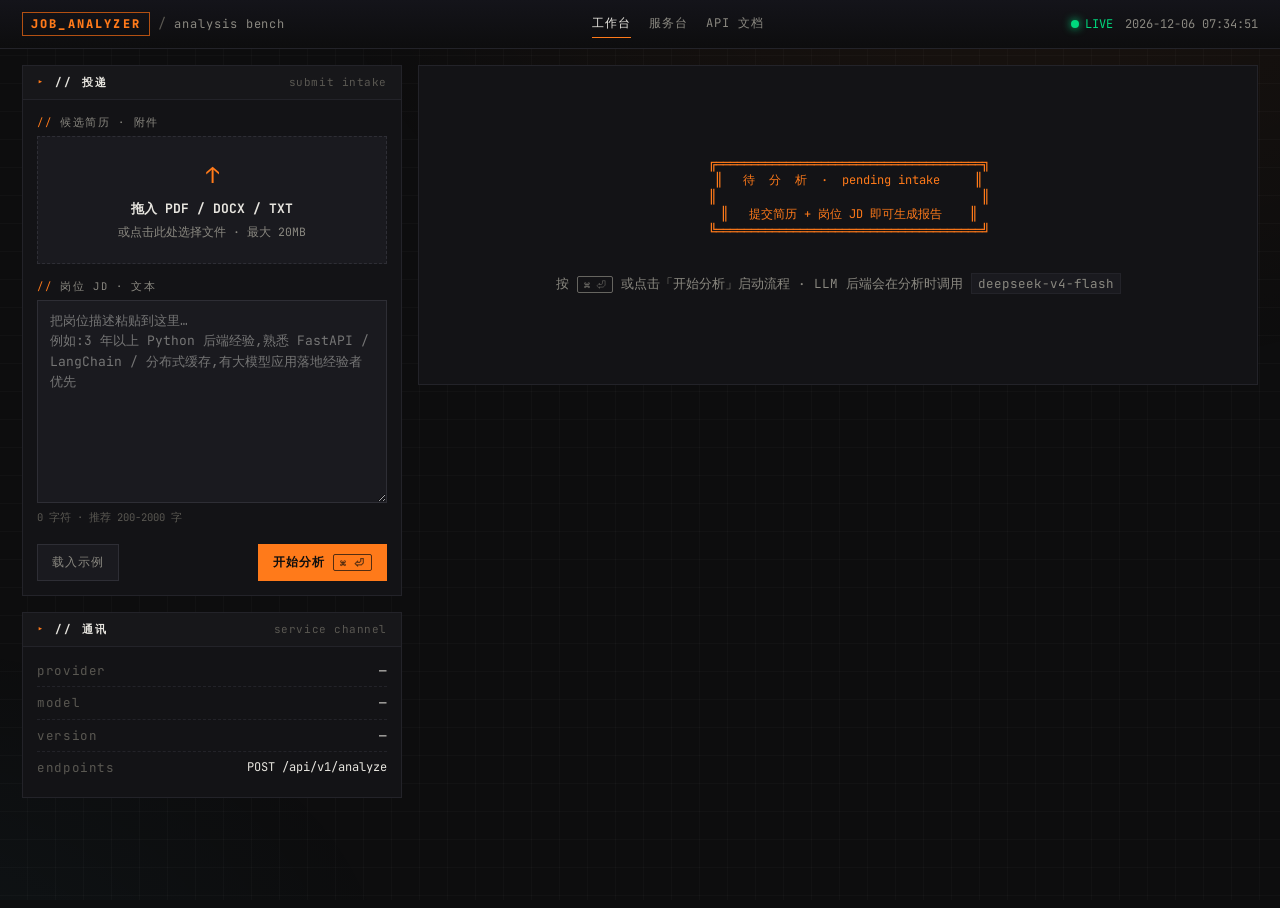
==== static/index.html @ 40e278e4 "fix: end-to-end debugging - 5 related bugs in one session 5 bugs surfaced in the same end-to-end bro" ====
<!doctype html>
<html lang="zh-CN">
<head>
<meta charset="utf-8" />
<title>求职分析智能体 · 分析台</title>
<meta name="viewport" content="width=device-width,initial-scale=1" />
<link rel="preconnect" href="https://fonts.googleapis.com" />
<link rel="preconnect" href="https://fonts.gstatic.com" crossorigin />
<link
  href="https://fonts.googleapis.com/css2?family=JetBrains+Mono:ital,wght@0,400;0,500;0,700;0,800;1,400&family=Newsreader:ital,opsz,wght@0,6..72,300;0,6..72,500;0,6..72,700;1,6..72,400&display=swap"
  rel="stylesheet"
/>
<link rel="stylesheet" href="/static/app.css?v=2" />
</head>
<body>
  <div class="grid-bg" aria-hidden="true"></div>
  <div class="scan" aria-hidden="true"></div>

  <header class="top">
    <div class="top-left">
      <span class="ticker">JOB_ANALYZER</span>
      <span class="dim">/</span>
      <span class="section-name">analysis bench</span>
    </div>
    <nav class="top-nav">
      <a class="active" href="/app">工作台</a>
      <a href="/">服务台</a>
      <a href="/docs" target="_blank" rel="noopener">API 文档</a>
    </nav>
    <div class="top-right">
      <span class="live"><span class="dot"></span>LIVE</span>
      <span class="ts" id="ts">--:--:--</span>
    </div>
  </header>

  <main class="bench">
    <!-- ============ 左侧:投递 ============ -->
    <section class="col col-left">
      <div class="panel">
        <div class="panel-head">
          <span class="title">// 投递</span>
          <span class="meta">submit intake</span>
        </div>
        <form id="intake" class="intake" autocomplete="off">
          <label class="field">
            <span class="lbl">候选简历 · 附件</span>
            <div class="drop" id="drop">
              <input type="file" id="resume" name="resume"
                     accept=".pdf,.docx,.txt,application/pdf,application/vnd.openxmlformats-officedocument.wordprocessingml.document,text/plain" hidden />
              <div class="drop-inner">
                <div class="drop-ico" aria-hidden="true">↑</div>
                <div class="drop-title">拖入 PDF / DOCX / TXT</div>
                <div class="drop-sub" id="dropSub">或点击此处选择文件 · 最大 20MB</div>
              </div>
            </div>
          </label>

          <label class="field">
            <span class="lbl">岗位 JD · 文本</span>
            <textarea id="jd" name="job_description" rows="9"
              placeholder="把岗位描述粘贴到这里…&#10;例如:3 年以上 Python 后端经验,熟悉 FastAPI / LangChain / 分布式缓存,有大模型应用落地经验者优先"></textarea>
            <span class="hint" id="jdHint">0 字符 · 推荐 200-2000 字</span>
          </label>

          <div class="actions">
            <button type="button" class="btn ghost" id="loadSample">载入示例</button>
            <button type="submit" class="btn primary" id="runBtn">
              <span class="run-label">开始分析</span>
              <span class="run-run" hidden>分析中…</span>
              <span class="kbd">⌘ ⏎</span>
            </button>
          </div>
        </form>
      </div>

      <div class="panel">
        <div class="panel-head">
          <span class="title">// 通讯</span>
          <span class="meta">service channel</span>
        </div>
        <ul class="meta-list" id="svcMeta">
          <li><span class="k">provider</span><span class="v" data-k="provider">—</span></li>
          <li><span class="k">model</span><span class="v" data-k="model">—</span></li>
          <li><span class="k">version</span><span class="v" data-k="version">—</span></li>
          <li><span class="k">endpoints</span><span class="v mono">POST /api/v1/analyze</span></li>
        </ul>
      </div>
    </section>

    <!-- ============ 中间:诊断单 ============ -->
    <section class="col col-main">
      <!-- 占位:还没跑过 -->
      <div class="empty" id="empty">
        <div class="empty-art" aria-hidden="true">
          <pre>
   ╔══════════════════════════════════════╗
   ║   待  分  析  ·  pending intake     ║
   ║                                      ║
   ║   提交简历 + 岗位 JD 即可生成报告    ║
   ╚══════════════════════════════════════╝
          </pre>
        </div>
        <div class="empty-tip">
          按 <span class="kbd">⌘ ⏎</span> 或点击「开始分析」启动流程 ·
          LLM 后端会在分析时调用 <code>deepseek-v4-flash</code>
        </div>
      </div>

      <!-- 运行态视图(分析进行中) -->
      <section class="run-view" id="runView" hidden>
        <div class="run-header">
          <span class="run-title">ANALYZING</span>
          <span class="run-timer" id="runTimer">0.0s</span>
        </div>

        <!-- 进度条 -->
        <div class="run-bar-track">
          <div class="run-bar-fill" id="runBarFill"></div>
        </div>

        <!-- 步骤列表 -->
        <ul class="run-steps" id="runSteps">
          <li data-stage="upload"><span class="step-dot"></span><span class="step-lbl">接收并解析文件</span></li>
          <li data-stage="parse_resume"><span class="step-dot"></span><span class="step-lbl">解析简历结构</span></li>
          <li data-stage="parse_job"><span class="step-dot"></span><span class="step-lbl">解析岗位要求</span></li>
          <li data-stage="skill_gap"><span class="step-dot"></span><span class="step-lbl">匹配技能差距</span></li>
          <li data-stage="experience"><span class="step-dot"></span><span class="step-lbl">评估经验匹配</span></li>
          <li data-stage="keywords"><span class="step-dot"></span><span class="step-lbl">比对关键词</span></li>
          <li data-stage="aggregate"><span class="step-dot"></span><span class="step-lbl">汇总诊断报告</span></li>
          <li data-stage="suggestions"><span class="step-dot"></span><span class="step-lbl">生成优化建议</span></li>
        </ul>

        <!-- 当前阶段描述 -->
        <div class="run-status" id="runStatus">
          <span class="status-icon">&#9203;</span>
          <span class="status-msg" id="runMsg">准备中…</span>
        </div>

        <!-- 错误态 -->
        <div class="run-error" id="runError" hidden>
          <span class="error-icon">&#10007;</span>
          <div class="error-body">
            <strong>分析失败</strong>
            <p id="runErrorMsg"></p>
            <code id="runErrorStage"></code>
          </div>
        </div>
      </section>

      <!-- 跑完后渲染到这里 -->
      <article class="report" id="report" hidden>
        <!-- 报头 -->
        <header class="report-head">
          <div class="head-left">
            <div class="kicker">DIAGNOSTIC REPORT · 分析单</div>
            <h1 class="headline" id="r_position">岗位匹配诊断</h1>
            <div class="byline">
              <span>样本 ID</span>
              <code id="r_trace">—</code>
              <span class="dim">·</span>
              <span id="r_time">—</span>
            </div>
          </div>
          <div class="head-right">
            <div class="score-ring" id="scoreRing" data-score="0">
              <svg viewBox="0 0 120 120" width="120" height="120" aria-hidden="true">
                <circle cx="60" cy="60" r="52" class="ring-bg" />
                <circle cx="60" cy="60" r="52" class="ring-fg" id="ringFg"
                        stroke-dasharray="326.7" stroke-dashoffset="326.7" />
              </svg>
              <div class="score-text">
                <div class="num" id="r_score">0</div>
                <div class="lbl">综合分</div>
              </div>
            </div>
          </div>
        </header>

        <!-- 第一屏 · 摘要 -->
        <section class="sec sec-summary">
          <div class="sec-head">
            <span class="sec-num">01</span>
            <h2>综合判定</h2>
            <span class="sec-rule"></span>
          </div>
          <div class="verdict" id="r_verdict">—</div>
          <div class="stat-grid" id="r_stats">
            <!-- JS 注入 -->
          </div>
        </section>

        <!-- 第二屏 · 技能 -->
        <section class="sec">
          <div class="sec-head">
            <span class="sec-num">02</span>
            <h2>技能匹配</h2>
            <span class="sec-meta" id="r_skill_cov">coverage —</span>
          </div>
          <div class="grid-2">
            <div class="block">
              <h3 class="block-title">已命中 <span class="ok" id="r_skill_matched">0</span></h3>
              <ul class="chips" id="r_skill_matched_list"></ul>
            </div>
            <div class="block">
              <h3 class="block-title">缺失 <span class="bad" id="r_skill_missing">0</span></h3>
              <ul class="chips bad" id="r_skill_missing_list"></ul>
            </div>
            <div class="block">
              <h3 class="block-title">部分命中 <span class="warn" id="r_skill_partial">0</span></h3>
              <ul class="chips warn" id="r_skill_partial_list"></ul>
            </div>
            <div class="block">
              <h3 class="block-title">硬性要求差距 <span class="bad" id="r_hard_gaps_n">0</span></h3>
              <ul class="bullets" id="r_hard_gaps"></ul>
            </div>
          </div>
        </section>

        <!-- 第三屏 · 经验 -->
        <section class="sec">
          <div class="sec-head">
            <span class="sec-num">03</span>
            <h2>经验匹配</h2>
            <span class="sec-meta" id="r_exp_score">score —</span>
          </div>
          <div class="exp-grid">
            <div class="exp-cell">
              <div class="k">要求年限</div>
              <div class="v" id="r_exp_required">—</div>
            </div>
            <div class="exp-cell">
              <div class="k">估算年限</div>
              <div class="v" id="r_exp_estimated">—</div>
            </div>
            <div class="exp-cell">
              <div class="k">匹配行业</div>
              <div class="v" id="r_exp_industries">—</div>
            </div>
            <div class="exp-cell">
              <div class="k">相关角色</div>
              <div class="v" id="r_exp_roles">—</div>
            </div>
            <div class="exp-cell wide">
              <div class="k">备注</div>
              <ul class="bullets compact" id="r_exp_notes"></ul>
            </div>
          </div>
        </section>

        <!-- 第四屏 · 关键词 -->
        <section class="sec">
          <div class="sec-head">
            <span class="sec-num">04</span>
            <h2>关键词</h2>
            <span class="sec-meta" id="r_kw_cov">coverage —</span>
          </div>
          <div class="grid-2">
            <div class="block">
              <h3 class="block-title">已覆盖 <span class="ok" id="r_kw_matched_n">0</span></h3>
              <ul class="chips" id="r_kw_matched"></ul>
            </div>
            <div class="block">
              <h3 class="block-title">未覆盖 <span class="bad" id="r_kw_missing_n">0</span></h3>
              <ul class="chips bad" id="r_kw_missing"></ul>
            </div>
          </div>
        </section>

        <!-- 第五屏 · 建议 -->
        <section class="sec">
          <div class="sec-head">
            <span class="sec-num">05</span>
            <h2>简历修改建议</h2>
            <span class="sec-meta" id="r_sug_n">0 条</span>
          </div>
          <ol class="suggestions" id="r_suggestions"></ol>
        </section>

        <!-- 报尾 -->
        <footer class="report-foot">
          <span>report generated by job-analyzer</span>
          <span class="dim">·</span>
          <span id="r_provider">—</span>
          <span class="dim">·</span>
          <span id="r_model">—</span>
        </footer>
      </article>
    </section>
  </main>

  <!-- 全局 toast -->
  <div class="toast" id="toast" hidden>
    <span class="t-dot"></span>
    <span class="t-msg"></span>
  </div>

  <script src="/static/app.js?v=2"></script>
</body>
</html>
---- static/app.css ----
/* ============================================================
   JOB_ANALYZER · analysis bench
   美学方向:工程硬核 · 报纸骨架 · 终端命令式提示
   字体:JetBrains Mono (UI/数据) × Newsreader (报头大字)
   配色:暗色纸面 + 高饱和警示 + 单一暖橙强调
   ============================================================ */

/* 全局:尊重 HTML hidden 属性,避免被下面的 display:flex/grid 覆盖 */
[hidden] { display: none !important; }

:root {
  --bg:           #0d0d0e;
  --bg-1:         #131316;
  --bg-2:         #1a1a1f;
  --paper:        #f3eee5;     /* 报告正文用纸色,只出现在核心区 */
  --ink:          #111114;
  --line:         #232329;
  --line-2:       #2e2e35;
  --text:         #e7e5df;
  --text-dim:     #8a8880;
  --text-mute:    #5a5852;

  --green:        #00d97e;
  --green-dim:    #007a47;
  --red:          #ff3a52;
  --amber:        #ffb020;
  --orange:       #ff7a1a;     /* 单一强调色:报头 / 主操作 */
  --orange-dim:   #b35012;
  --cyan:         #4cd2ff;
  --blue:         #5b8cff;
}

* { box-sizing: border-box; }
html, body {
  margin: 0; padding: 0;
  background: var(--bg);
  color: var(--text);
  font-family: "JetBrains Mono", "Cascadia Code", "Source Code Pro", Consolas, monospace;
  font-size: 13.5px;
  line-height: 1.55;
  -webkit-font-smoothing: antialiased;
  text-rendering: optimizeLegibility;
}
a { color: var(--text); text-decoration: none; }
a:hover { color: var(--orange); }
code { font-family: inherit; }
button { font-family: inherit; }

/* ============ 背景层 ============ */
.grid-bg {
  position: fixed; inset: 0; z-index: 0; pointer-events: none;
  background-image:
    linear-gradient(rgba(255,255,255,0.022) 1px, transparent 1px),
    linear-gradient(90deg, rgba(255,255,255,0.022) 1px, transparent 1px);
  background-size: 28px 28px;
  background-position: -1px -1px;
}
.scan {
  position: fixed; inset: 0; z-index: 0; pointer-events: none;
  background: radial-gradient(1200px 800px at 80% -10%, rgba(255,122,26,0.06), transparent 60%),
              radial-gradient(900px 600px at -10% 110%, rgba(76,210,255,0.04), transparent 60%);
}
body::after {
  content: ""; position: fixed; inset: 0; z-index: 0; pointer-events: none;
  background-image: url("data:image/svg+xml;utf8,<svg xmlns='http://www.w3.org/2000/svg' width='160' height='160'><filter id='n'><feTurbulence type='fractalNoise' baseFrequency='0.9' numOctaves='2' stitchTiles='stitch'/><feColorMatrix values='0 0 0 0 0  0 0 0 0 0  0 0 0 0 0  0 0 0 0.05 0'/></filter><rect width='100%' height='100%' filter='url(%23n)'/></svg>");
  opacity: 0.5; mix-blend-mode: overlay;
}

/* ============ Top bar ============ */
.top {
  position: relative; z-index: 2;
  display: flex; align-items: center; justify-content: space-between;
  padding: 10px 22px;
  border-bottom: 1px solid var(--line);
  background: linear-gradient(180deg, #14141a, #0d0d0e);
}
.top-left { display: flex; gap: 8px; align-items: baseline; }
.ticker {
  font-weight: 800; letter-spacing: 0.18em; font-size: 12px;
  color: var(--orange);
  border: 1px solid var(--orange-dim);
  padding: 2px 8px;
}
.section-name { font-size: 12px; color: var(--text-dim); letter-spacing: 0.08em; }
.dim { color: var(--text-mute); }
.top-nav { display: flex; gap: 18px; }
.top-nav a {
  font-size: 12px; letter-spacing: 0.08em; color: var(--text-dim);
  padding: 4px 0; border-bottom: 1px solid transparent;
}
.top-nav a.active { color: var(--text); border-bottom-color: var(--orange); }
.top-right { display: flex; gap: 12px; align-items: center; font-size: 12px; }
.live { display: inline-flex; align-items: center; gap: 6px; color: var(--green); }
.live .dot {
  width: 8px; height: 8px; border-radius: 50%; background: var(--green);
  box-shadow: 0 0 8px var(--green);
  animation: pulse 1.5s ease-in-out infinite;
}
@keyframes pulse { 0%,100%{opacity:1} 50%{opacity:.35} }
.ts { color: var(--text-dim); font-variant-numeric: tabular-nums; }

/* ============ Layout ============ */
.bench {
  position: relative; z-index: 1;
  display: grid;
  grid-template-columns: 380px 1fr;
  gap: 16px;
  padding: 16px 22px 36px;
  min-height: calc(100vh - 41px);
}
@media (max-width: 980px) {
  .bench { grid-template-columns: 1fr; }
}

.col { display: flex; flex-direction: column; gap: 16px; min-width: 0; }

/* ============ Panel 通用 ============ */
.panel {
  border: 1px solid var(--line);
  background: var(--bg-1);
}
.panel-head {
  display: flex; align-items: baseline; justify-content: space-between;
  padding: 8px 14px;
  border-bottom: 1px solid var(--line);
  background: rgba(255,255,255,0.015);
}
.panel-head .title {
  font-size: 11px; font-weight: 700; letter-spacing: 0.18em;
  text-transform: uppercase; color: var(--text);
}
.panel-head .title::before { content: "▸ "; color: var(--orange); }
.panel-head .meta { font-size: 11px; color: var(--text-mute); letter-spacing: 0.05em; }

/* ============ 投递表单 ============ */
.intake { padding: 14px; display: flex; flex-direction: column; gap: 14px; }
.field { display: flex; flex-direction: column; gap: 6px; }
.lbl {
  font-size: 10.5px; letter-spacing: 0.16em; text-transform: uppercase;
  color: var(--text-dim);
}
.lbl::before { content: "// "; color: var(--orange); }
.drop {
  position: relative;
  border: 1.5px dashed var(--line-2);
  background: var(--bg-2);
  padding: 22px 16px;
  text-align: center;
  cursor: pointer;
  transition: border-color .15s, background .15s;
}
.drop:hover, .drop.drag { border-color: var(--orange); background: #1d1a17; }
.drop.has-file { border-style: solid; border-color: var(--green-dim); }
.drop-ico {
  font-size: 22px; color: var(--orange);
  font-family: "JetBrains Mono", monospace; font-weight: 800;
  margin-bottom: 6px;
}
.drop-title { font-size: 13px; font-weight: 700; }
.drop-sub { font-size: 11.5px; color: var(--text-dim); margin-top: 4px; }

textarea#jd {
  background: var(--bg-2);
  color: var(--text);
  border: 1px solid var(--line-2);
  padding: 10px 12px;
  font: 13px/1.55 "JetBrains Mono", monospace;
  resize: vertical;
  min-height: 140px;
  outline: none;
  transition: border-color .15s;
}
textarea#jd:focus { border-color: var(--orange); }
.hint { font-size: 10.5px; color: var(--text-mute); }

.actions { display: flex; justify-content: space-between; gap: 10px; padding-top: 4px; }
.btn {
  position: relative;
  border: 1px solid var(--line-2);
  background: var(--bg-2);
  color: var(--text);
  padding: 9px 14px;
  font-size: 12px; letter-spacing: 0.08em;
  cursor: pointer;
  transition: border-color .15s, background .15s, transform .05s;
  display: inline-flex; align-items: center; gap: 8px;
}
.btn:hover { border-color: var(--orange); }
.btn:active { transform: translateY(1px); }
.btn.primary {
  background: var(--orange);
  border-color: var(--orange);
  color: #0d0d0e;
  font-weight: 700;
}
.btn.primary:hover { background: #ff8a30; border-color: #ff8a30; }
.btn.ghost { color: var(--text-dim); }
.kbd {
  font-size: 10px; padding: 1px 6px;
  border: 1px solid currentColor; opacity: 0.7;
  border-radius: 2px;
}

.meta-list { list-style: none; margin: 0; padding: 8px 14px 14px; }
.meta-list li {
  display: flex; justify-content: space-between; gap: 10px;
  padding: 6px 0;
  border-bottom: 1px dashed var(--line);
  font-size: 12.5px;
}
.meta-list li:last-child { border-bottom: none; }
.meta-list .k { color: var(--text-mute); letter-spacing: 0.05em; }
.meta-list .v { color: var(--text); text-align: right; word-break: break-all; }
.meta-list .v.mono { font-family: "JetBrains Mono", monospace; font-size: 12px; }

/* ============ Empty state ============ */
.empty {
  border: 1px solid var(--line);
  background: var(--bg-1);
  padding: 36px 24px;
  text-align: center;
  min-height: 320px;
  display: flex; flex-direction: column; align-items: center; justify-content: center;
  gap: 18px;
}
.empty-art pre {
  margin: 0;
  font-family: "JetBrains Mono", monospace;
  font-size: 12px;
  color: var(--orange);
  line-height: 1.4;
  white-space: pre;
}
.empty-tip { color: var(--text-dim); font-size: 12.5px; }
.empty-tip code {
  background: var(--bg-2); border: 1px solid var(--line);
  padding: 1px 6px;
}

/* ============ 报告主区 ============ */
.report {
  border: 1px solid var(--line);
  background: var(--bg-1);
}

/* 报头 */
.report-head {
  display: grid; grid-template-columns: 1fr auto;
  align-items: end;
  padding: 22px 26px 18px;
  border-bottom: 1px solid var(--line);
  background: linear-gradient(180deg, #161618, #131316);
}
.kicker {
  font-size: 10.5px; letter-spacing: 0.22em;
  color: var(--orange); text-transform: uppercase;
  margin-bottom: 6px;
}
.headline {
  font-family: "Newsreader", "Times New Roman", serif;
  font-weight: 700;
  font-size: 38px;
  letter-spacing: -0.01em;
  line-height: 1.1;
  margin: 0 0 6px;
  font-style: italic;
}
.headline::first-letter {
  font-size: 1.2em; color: var(--orange);
}
.byline {
  font-size: 11.5px; color: var(--text-dim);
  display: flex; gap: 8px; align-items: center; flex-wrap: wrap;
}
.byline code { color: var(--cyan); }

/* 评分环 */
.score-ring {
  position: relative;
  width: 120px; height: 120px;
}
.score-ring svg { transform: rotate(-90deg); }
.ring-bg { fill: none; stroke: var(--line-2); stroke-width: 8; }
.ring-fg {
  fill: none; stroke: var(--orange);
  stroke-width: 8; stroke-linecap: butt;
  transition: stroke-dashoffset 1.2s cubic-bezier(.2,.7,.2,1);
}
.score-text {
  position: absolute; inset: 0;
  display: flex; flex-direction: column; align-items: center; justify-content: center;
}
.score-text .num {
  font-family: "Newsreader", serif;
  font-size: 38px; font-weight: 700; line-height: 1;
  font-variant-numeric: tabular-nums;
}
.score-text .lbl {
  font-size: 10px; letter-spacing: 0.2em;
  color: var(--text-mute); text-transform: uppercase;
  margin-top: 2px;
}
/* 分数段配色 */
.score-ring[data-score^="9"] .ring-fg, .score-ring[data-score^="9"] .num { stroke: var(--green); color: var(--green); }
.score-ring[data-score^="8"] .ring-fg, .score-ring[data-score^="8"] .num { stroke: var(--green); color: var(--green); }
.score-ring[data-score^="7"] .ring-fg, .score-ring[data-score^="7"] .num { stroke: var(--amber); color: var(--amber); }
.score-ring[data-score^="6"] .ring-fg, .score-ring[data-score^="6"] .num { stroke: var(--amber); color: var(--amber); }
.score-ring[data-score^="5"] .ring-fg, .score-ring[data-score^="5"] .num { stroke: var(--amber); color: var(--amber); }
.score-ring[data-score^="4"] .ring-fg, .score-ring[data-score^="4"] .num { stroke: var(--red); color: var(--red); }
.score-ring[data-score^="3"] .ring-fg, .score-ring[data-score^="3"] .num { stroke: var(--red); color: var(--red); }

/* 章节通用 */
.sec { padding: 18px 26px; border-bottom: 1px solid var(--line); }
.sec:last-of-type { border-bottom: none; }
.sec-head {
  display: flex; align-items: baseline; gap: 10px;
  margin-bottom: 14px;
}
.sec-num {
  font-size: 11px; color: var(--orange);
  letter-spacing: 0.15em; font-weight: 800;
  font-family: "JetBrains Mono", monospace;
}
.sec-head h2 {
  margin: 0;
  font-family: "Newsreader", serif;
  font-weight: 700; font-size: 18px; font-style: italic;
  letter-spacing: 0.01em;
}
.sec-rule {
  flex: 1; height: 1px; background: var(--line); align-self: center;
}
.sec-meta { font-size: 11px; color: var(--text-dim); letter-spacing: 0.06em; }

.verdict {
  font-family: "Newsreader", serif;
  font-size: 17px; line-height: 1.55;
  color: var(--text);
  border-left: 3px solid var(--orange);
  padding: 4px 0 4px 14px;
  margin-bottom: 14px;
}

.stat-grid {
  display: grid; grid-template-columns: repeat(4, 1fr);
  gap: 1px; background: var(--line);
  border: 1px solid var(--line);
}
@media (max-width: 720px) { .stat-grid { grid-template-columns: repeat(2, 1fr); } }
.stat {
  background: var(--bg-1);
  padding: 10px 12px;
}
.stat .k {
  font-size: 10px; letter-spacing: 0.16em; text-transform: uppercase;
  color: var(--text-mute);
}
.stat .v {
  font-family: "Newsreader", serif;
  font-size: 22px; font-weight: 600;
  margin-top: 2px;
  font-variant-numeric: tabular-nums;
}
.stat .v.ok   { color: var(--green); }
.stat .v.bad  { color: var(--red); }
.stat .v.warn { color: var(--amber); }
.stat .v.hi   { color: var(--orange); }

.grid-2 {
  display: grid; grid-template-columns: 1fr 1fr; gap: 14px;
}
@media (max-width: 720px) { .grid-2 { grid-template-columns: 1fr; } }

.block { border: 1px solid var(--line); padding: 12px 14px; background: var(--bg-2); }
.block-title {
  margin: 0 0 10px;
  font-size: 11.5px; letter-spacing: 0.12em; text-transform: uppercase;
  color: var(--text-dim);
  display: flex; justify-content: space-between; align-items: baseline;
}
.block-title .ok   { color: var(--green); font-weight: 800; }
.block-title .bad  { color: var(--red); font-weight: 800; }
.block-title .warn { color: var(--amber); font-weight: 800; }

.chips { list-style: none; margin: 0; padding: 0; display: flex; flex-wrap: wrap; gap: 6px; }
.chips li {
  font-size: 11.5px;
  padding: 3px 8px;
  border: 1px solid var(--line-2);
  color: var(--text);
  background: rgba(255,255,255,0.02);
  font-family: "JetBrains Mono", monospace;
}
.chips.bad  li { color: var(--red); border-color: #5e1a26; background: rgba(255,58,82,0.06); }
.chips.warn li { color: var(--amber); border-color: #5a3f10; background: rgba(255,176,32,0.06); }

.bullets { margin: 0; padding-left: 18px; color: var(--text); }
.bullets li { margin: 4px 0; font-size: 12.5px; }
.bullets.compact li { margin: 2px 0; font-size: 12px; color: var(--text-dim); }

.exp-grid {
  display: grid; grid-template-columns: repeat(4, 1fr); gap: 1px;
  background: var(--line); border: 1px solid var(--line);
}
@media (max-width: 720px) { .exp-grid { grid-template-columns: repeat(2, 1fr); } }
.exp-cell { background: var(--bg-1); padding: 10px 12px; }
.exp-cell.wide { grid-column: 1 / -1; }
.exp-cell .k {
  font-size: 10px; letter-spacing: 0.14em; text-transform: uppercase;
  color: var(--text-mute);
}
.exp-cell .v { margin-top: 4px; font-size: 13.5px; color: var(--text); }
.exp-cell .v.mono { font-family: "JetBrains Mono", monospace; font-size: 12.5px; color: var(--cyan); }

.suggestions {
  list-style: none; counter-reset: sug; margin: 0; padding: 0;
  display: flex; flex-direction: column; gap: 10px;
}
.suggestion {
  counter-increment: sug;
  display: grid; grid-template-columns: 36px 1fr auto; gap: 12px;
  border: 1px solid var(--line);
  background: var(--bg-2);
  padding: 12px 14px;
}
.suggestion::before {
  content: counter(sug, decimal-leading-zero);
  color: var(--orange);
  font-weight: 800; font-size: 18px;
  font-family: "Newsreader", serif; font-style: italic;
  align-self: start;
}
.suggestion .body { min-width: 0; }
.suggestion .body .top-row {
  display: flex; gap: 8px; align-items: baseline; flex-wrap: wrap;
  margin-bottom: 4px;
}
.suggestion .body h4 {
  margin: 0;
  font-size: 14px; font-weight: 700;
  font-family: "Newsreader", serif; font-style: italic;
}
.suggestion .body p { margin: 4px 0; color: var(--text); font-size: 12.5px; }
.suggestion .body .reason {
  margin-top: 6px; color: var(--text-dim); font-size: 12px;
  border-left: 2px solid var(--line-2); padding-left: 10px;
}
.suggestion .body .example {
  margin-top: 6px;
  background: var(--bg-1);
  border-left: 2px solid var(--orange);
  padding: 6px 10px;
  font-size: 12px; color: var(--text);
}
.suggestion .body .example::before {
  content: "EXAMPLE · ";
  color: var(--orange); font-weight: 800; font-size: 10px; letter-spacing: 0.15em;
  margin-right: 6px;
}
.tag {
  font-size: 10px; letter-spacing: 0.1em; text-transform: uppercase;
  padding: 2px 6px; border: 1px solid var(--line-2);
  color: var(--text-dim);
}
.tag.high   { color: var(--red); border-color: #5e1a26; background: rgba(255,58,82,0.08); }
.tag.medium { color: var(--amber); border-color: #5a3f10; background: rgba(255,176,32,0.08); }
.tag.low    { color: var(--green); border-color: var(--green-dim); background: rgba(0,217,126,0.06); }
.tag.section { color: var(--cyan); border-color: #1c4d63; background: rgba(76,210,255,0.05); }
.tags { display: flex; flex-direction: column; gap: 4px; align-items: flex-end; }

.report-foot {
  padding: 14px 26px;
  border-top: 1px solid var(--line);
  font-size: 11px; color: var(--text-mute);
  display: flex; gap: 8px; align-items: center; flex-wrap: wrap;
  background: linear-gradient(180deg, #131316, #0f0f12);
}

/* ============ Run View (运行态视图) ============ */
.run-view {
  border: 1px solid var(--line);
  background: var(--bg-1);
  padding: 22px 26px;
  min-height: 320px;
  display: flex;
  flex-direction: column;
  gap: 18px;
}
.run-header {
  display: flex; justify-content: space-between; align-items: baseline;
}
.run-title {
  font-size: 11px; letter-spacing: 0.22em; font-weight: 800;
  color: var(--orange); text-transform: uppercase;
}
.run-timer {
  font-size: 13px; color: var(--cyan);
  font-variant-numeric: tabular-nums;
}

/* 进度条 */
.run-bar-track {
  height: 3px; background: var(--line-2); border-radius: 2px;
  overflow: hidden;
}
.run-bar-fill {
  height: 100%; width: 0%;
  background: linear-gradient(90deg, var(--orange), #ff8a30);
  border-radius: 2px;
  transition: width 0.3s ease;
  will-change: width;
}

/* 步骤列表 */
.run-steps { list-style: none; margin: 0; padding: 0; display: grid; gap: 6px; }
.run-steps li {
  display: flex; align-items: center; gap: 10px;
  padding: 5px 0; font-size: 12px; color: var(--text-mute);
  transition: color .2s;
}
.step-dot {
  width: 7px; height: 7px; border-radius: 50%;
  background: var(--line-2); flex-shrink: 0;
  transition: background .25s, box-shadow .25s;
}
.step-lbl { letter-spacing: 0.03em; }

/* 步骤状态 */
.run-steps li.active { color: var(--text); }
.run-steps li.active .step-dot {
  background: var(--orange);
  box-shadow: 0 0 8px rgba(255,122,26,0.4);
}
.run-steps li.done { color: var(--text-dim); }
.run-steps li.done .step-dot { background: var(--green-dim); }
.run-steps li.error { color: var(--red); }
.run-steps li.error .step-dot { background: var(--red); }

/* 当前状态 */
.run-status {
  display: flex; align-items: center; gap: 10px;
  padding: 10px 14px; border: 1px solid var(--line);
  background: rgba(255,122,26,0.04);
}
.status-icon {
  font-size: 16px; animation: spin 1.2s linear infinite;
  color: var(--orange);
}
@keyframes spin { to { transform: rotate(360deg); } }
.status-msg { font-size: 12.5px; color: var(--text); }

/* 错误态 */
.run-error {
  display: flex; align-items: flex-start; gap: 12px;
  padding: 14px; border: 1px solid #5e1a26;
  background: rgba(255,58,82,0.05);
}
.error-icon { font-size: 20px; color: var(--red); }
.error-body strong { font-size: 13px; color: var(--red); display: block; margin-bottom: 4px; }
.error-body p { margin: 4px 0; font-size: 12px; color: var(--text-dim); }
.error-body code { font-size: 11px; color: var(--text-mute); background: var(--bg-2); padding: 2px 6px; }


/* ============ Toast ============ */
.toast {
  position: fixed; bottom: 24px; left: 50%; transform: translateX(-50%);
  z-index: 50;
  background: var(--bg-2);
  border: 1px solid var(--line-2);
  padding: 10px 16px;
  font-size: 12.5px;
  display: flex; gap: 10px; align-items: center;
  box-shadow: 0 12px 40px rgba(0,0,0,0.5);
  animation: toast-in .25s ease;
}
.toast.error { border-color: #5e1a26; }
.toast .t-dot {
  width: 8px; height: 8px; background: var(--orange); border-radius: 50%;
}
.toast.error .t-dot { background: var(--red); }
@keyframes toast-in {
  from { transform: translate(-50%, 8px); opacity: 0; }
  to   { transform: translate(-50%, 0);   opacity: 1; }
}
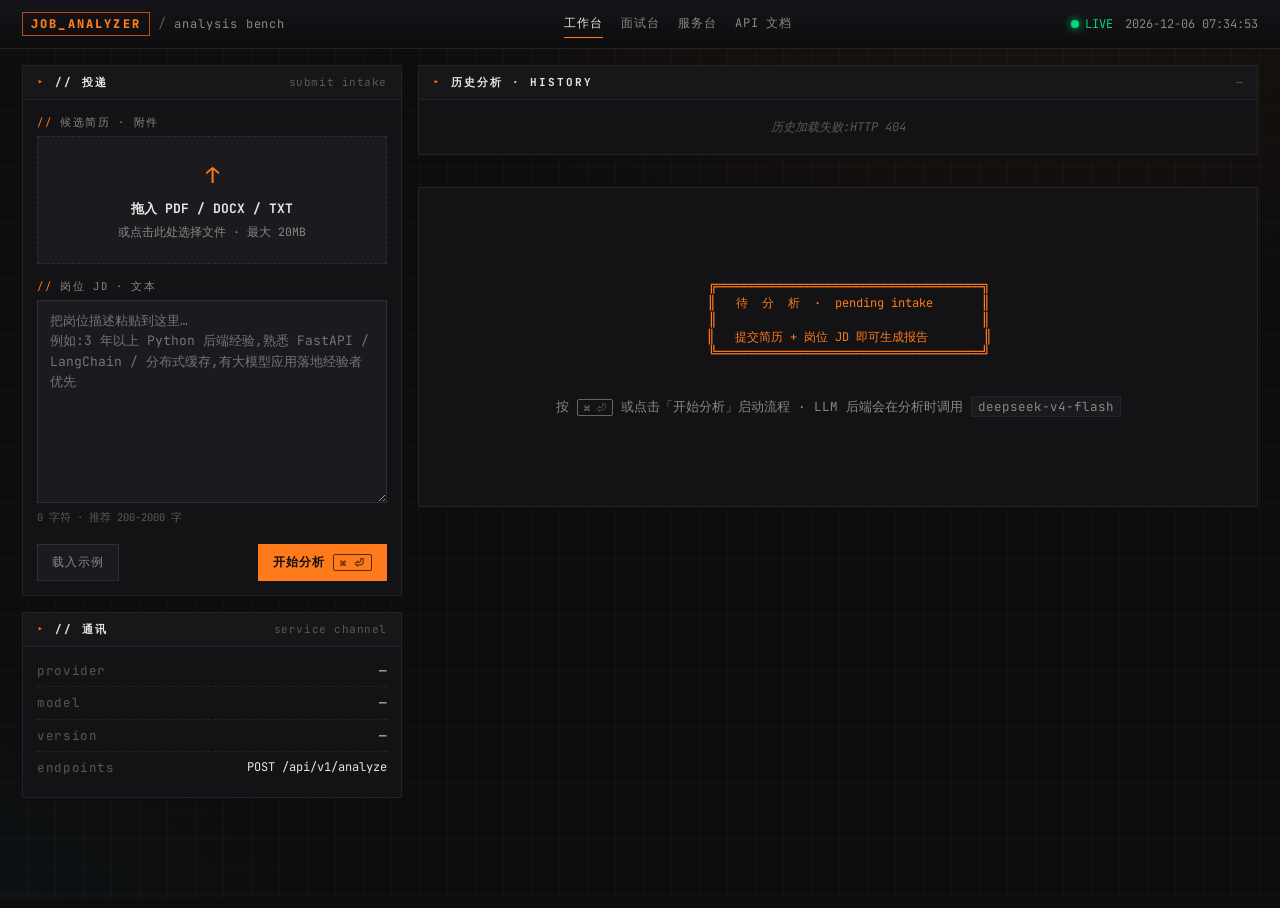
==== commit 38304b20: "feat: interview prediction module + workbench persistence §4.10 面试题预测模块(独立页面 + 持久化缓存) - 新增 PostgreSQ" ====
--- a/static/index.html
+++ b/static/index.html
@@ -24,6 +24,7 @@
     </div>
     <nav class="top-nav">
       <a class="active" href="/app">工作台</a>
+      <a href="/interview">面试台</a>
       <a href="/">服务台</a>
       <a href="/docs" target="_blank" rel="noopener">API 文档</a>
     </nav>
@@ -94,9 +95,9 @@
         <div class="empty-art" aria-hidden="true">
           <pre>
    ╔══════════════════════════════════════╗
-   ║   待  分  析  ·  pending intake     ║
+   ║   待  分  析  ·  pending intake       ║
    ║                                      ║
-   ║   提交简历 + 岗位 JD 即可生成报告    ║
+   ║   提交简历 + 岗位 JD 即可生成报告        ║
    ╚══════════════════════════════════════╝
           </pre>
         </div>
@@ -149,11 +150,15 @@
 
       <!-- 跑完后渲染到这里 -->
       <article class="report" id="report" hidden>
+        <!-- 报告上方操作栏:一键跳面试台 -->
+        <div class="report-actions" id="reportActions" hidden>
+          <a class="btn-iv" id="btnGoInterview" href="#">🎯 基于此报告生成面试题 →</a>
+        </div>
         <!-- 报头 -->
         <header class="report-head">
           <div class="head-left">
             <div class="kicker">DIAGNOSTIC REPORT · 分析单</div>
-            <h1 class="headline" id="r_position">岗位匹配诊断</h1>
+            <h1 class="headline"><b class="hl-strong" id="r_position_strong">岗位匹配</b><span id="r_position_tail">诊断</span></h1>
             <div class="byline">
               <span>样本 ID</span>
               <code id="r_trace">—</code>
--- a/static/app.css
+++ b/static/app.css
@@ -265,9 +265,18 @@
   margin: 0 0 6px;
   font-style: italic;
 }
-.headline::first-letter {
+.headline .hl-strong {
+  font-weight: 900;
+  color: var(--orange);
+  letter-spacing: 0.01em;
+  font-size: 1.2em;          /* 方案 B:让"岗位匹配"整段比"诊断"大 1.2 倍,前 4 字保持同大 */
+}
+/* 首字母放大 + 橙色:仅作用于"岗"字(整段 <h1> 的第一个字符).
+   注意:如果以后 <h1> 内部第一个字符不再是"岗",这个样式会自动迁移到新首字.
+   如果需要"前 4 字"统一强调,改用 .headline .hl-strong(.hl-strong 现在已经覆盖"岗位匹配"4 字). */
+/*.headline::first-letter {
   font-size: 1.2em; color: var(--orange);
-}
+}*/
 .byline {
   font-size: 11.5px; color: var(--text-dim);
   display: flex; gap: 8px; align-items: center; flex-wrap: wrap;
@@ -475,6 +484,35 @@
   display: flex; gap: 8px; align-items: center; flex-wrap: wrap;
   background: linear-gradient(180deg, #131316, #0f0f12);
 }
+
+/* ============ Predict CTA(预测面试题入口) ============ */
+.predict-cta {
+  display: grid; grid-template-columns: auto 1fr auto;
+  gap: 18px; align-items: center;
+  padding: 18px 26px;
+  margin-top: 16px;
+  border: 1px solid var(--orange-dim);
+  background: linear-gradient(180deg, #1f1610, #131316);
+}
+.predict-cta .pcta-ico { font-size: 32px; }
+.predict-cta .pcta-body h3 {
+  margin: 0 0 4px; font-size: 15px; font-weight: 700;
+  color: var(--text);
+}
+.predict-cta .pcta-body p {
+  margin: 0; color: var(--text-dim); font-size: 12.5px;
+}
+.predict-cta .pcta-btn {
+  display: inline-block;
+  border: 1px solid var(--orange);
+  color: var(--orange);
+  padding: 10px 22px;
+  font-size: 13px; font-weight: 700;
+  letter-spacing: 0.08em;
+  transition: background 0.15s, color 0.15s;
+  white-space: nowrap;
+}
+.predict-cta .pcta-btn:hover { background: var(--orange); color: #111; }
 
 /* ============ Run View (运行态视图) ============ */
 .run-view {
@@ -530,6 +568,11 @@
 .run-steps li.active .step-dot {
   background: var(--orange);
   box-shadow: 0 0 8px rgba(255,122,26,0.4);
+}
+.run-steps li.parallel-active { color: var(--text-dim); }
+.run-steps li.parallel-active .step-dot {
+  background: var(--amber);
+  box-shadow: 0 0 6px rgba(255,176,32,0.3);
 }
 .run-steps li.done { color: var(--text-dim); }
 .run-steps li.done .step-dot { background: var(--green-dim); }
@@ -582,3 +625,81 @@
   from { transform: translate(-50%, 8px); opacity: 0; }
   to   { transform: translate(-50%, 0);   opacity: 1; }
 }
+
+/* ============ 历史记录面板(history panel) ============ */
+.history-panel {
+  border: 1px solid var(--line);
+  background: var(--bg-1);
+  margin-bottom: 16px;
+}
+.history-panel .hp-head {
+  display: flex; justify-content: space-between; align-items: center;
+  padding: 8px 14px;
+  border-bottom: 1px solid var(--line);
+  background: rgba(255,255,255,0.015);
+}
+.history-panel .hp-title {
+  font-size: 11px; font-weight: 700;
+  color: var(--text);
+  text-transform: uppercase; letter-spacing: 0.18em;
+}
+.history-panel .hp-title::before { content: "▸ "; color: var(--orange); }
+.history-panel .hp-meta { color: var(--text-mute); font-size: 11px; }
+.history-panel .hp-list {
+  list-style: none; margin: 0; padding: 0;
+  max-height: 220px; overflow-y: auto;
+}
+.history-panel .hp-item {
+  display: grid;
+  grid-template-columns: 56px 1fr auto;
+  gap: 12px; align-items: center;
+  padding: 9px 14px;
+  border-bottom: 1px solid var(--line);
+  cursor: pointer;
+  transition: background 0.1s;
+}
+.history-panel .hp-item:last-child { border-bottom: none; }
+.history-panel .hp-item:hover { background: rgba(255,122,26,0.06); }
+.history-panel .hp-item.is-active {
+  background: rgba(0,217,126,0.08);
+  border-left: 3px solid var(--green);
+  padding-left: 11px;
+}
+.history-panel .hp-score {
+  font-family: "Newsreader", serif;
+  font-size: 22px; font-weight: 700;
+  text-align: right;
+  font-variant-numeric: tabular-nums;
+}
+.history-panel .hp-score.ok   { color: var(--green); }
+.history-panel .hp-score.warn { color: var(--amber); }
+.history-panel .hp-score.bad  { color: var(--red); }
+.history-panel .hp-name { font-size: 13px; color: var(--text); }
+.history-panel .hp-job  { font-size: 11.5px; color: var(--text-dim); margin-top: 2px; }
+.history-panel .hp-time { font-size: 10.5px; color: var(--text-mute); font-variant-numeric: tabular-nums; }
+.history-panel .hp-empty {
+  padding: 18px; text-align: center;
+  color: var(--text-mute); font-size: 12px; font-style: italic;
+}
+
+/* ============ 报告上方操作栏(report actions) ============ */
+.report-actions {
+  display: flex; justify-content: flex-end; align-items: center;
+  gap: 10px;
+  padding: 10px 16px;
+  background: linear-gradient(90deg, rgba(255,122,26,0.12), rgba(255,122,26,0.02));
+  border-bottom: 1px solid var(--line);
+}
+.btn-iv {
+  display: inline-flex; align-items: center; gap: 6px;
+  padding: 7px 14px;
+  font-size: 12px; font-weight: 700;
+  letter-spacing: 0.06em;
+  color: var(--bg);
+  background: var(--orange);
+  border: 1px solid var(--orange);
+  cursor: pointer;
+  transition: filter 0.1s, transform 0.05s;
+}
+.btn-iv:hover { filter: brightness(1.1); color: var(--bg); }
+.btn-iv:active { transform: translateY(1px); }
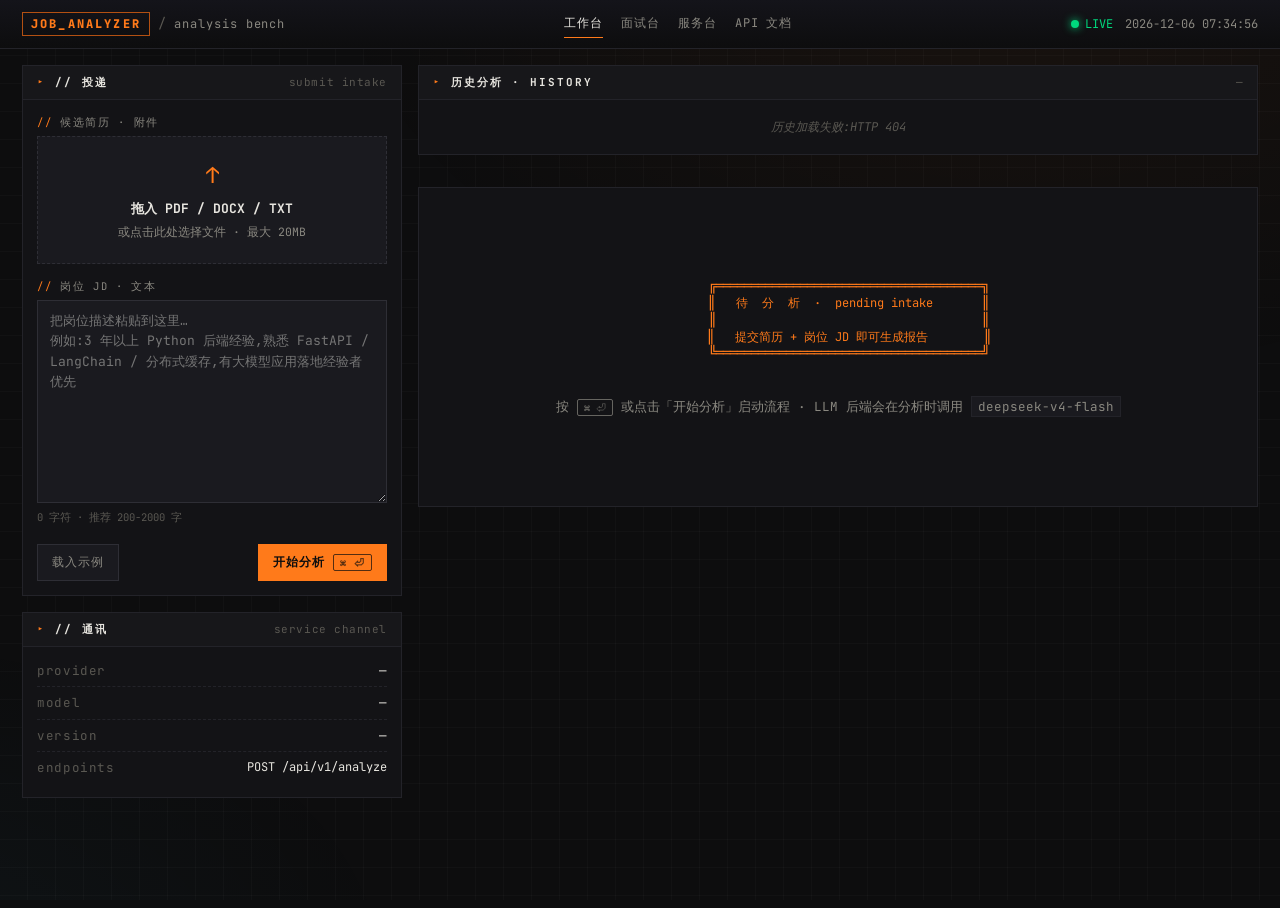
==== commit c5d3cfd6: "feat: v0.3 三线并发更新 - 测试套件 + 后端加固 + 前端运行态视图 - 测试:tests/ 全流程套件(67 单元 + 9 E2E + 批量压测) - 后端:移除 aggregate_" ====
--- a/static/index.html
+++ b/static/index.html
@@ -10,7 +10,7 @@
   href="https://fonts.googleapis.com/css2?family=JetBrains+Mono:ital,wght@0,400;0,500;0,700;0,800;1,400&family=Newsreader:ital,opsz,wght@0,6..72,300;0,6..72,500;0,6..72,700;1,6..72,400&display=swap"
   rel="stylesheet"
 />
-<link rel="stylesheet" href="/static/app.css?v=2" />
+<link rel="stylesheet" href="/static/app.css?v=4" />
 </head>
 <body>
   <div class="grid-bg" aria-hidden="true"></div>
@@ -189,6 +189,20 @@
             <span class="sec-rule"></span>
           </div>
           <div class="verdict" id="r_verdict">—</div>
+          <div class="score-reasoning" id="r_reasoning" hidden>
+            <div class="sr-label">// 评分理由</div>
+            <div class="sr-text" id="r_reasoning_text"></div>
+          </div>
+          <div class="score-tags" id="r_score_tags" hidden>
+            <div class="st-col st-str">
+              <div class="st-title">亮点</div>
+              <ul id="r_strengths"></ul>
+            </div>
+            <div class="st-col st-wk">
+              <div class="st-title">短板</div>
+              <ul id="r_weaknesses"></ul>
+            </div>
+          </div>
           <div class="stat-grid" id="r_stats">
             <!-- JS 注入 -->
           </div>
@@ -299,6 +313,6 @@
     <span class="t-msg"></span>
   </div>
 
-  <script src="/static/app.js?v=2"></script>
+  <script src="/static/app.js?v=5"></script>
 </body>
 </html>
--- a/static/app.css
+++ b/static/app.css
@@ -350,6 +350,38 @@
   margin-bottom: 14px;
 }
 
+/* 评分理由 */
+.score-reasoning {
+  margin-bottom: 14px;
+  padding: 10px 14px;
+  border-left: 3px solid var(--orange);
+  background: rgba(255,122,26,0.04);
+}
+.sr-label {
+  font-size: 10px; letter-spacing: 0.16em;
+  text-transform: uppercase; color: var(--text-mute);
+  margin-bottom: 4px;
+}
+.sr-text {
+  font-size: 13px; color: var(--text); line-height: 1.6;
+}
+
+/* 亮点/短板标签 */
+.score-tags {
+  display: grid; grid-template-columns: 1fr 1fr; gap: 14px;
+  margin-bottom: 14px;
+}
+.st-col { border: 1px solid var(--line); padding: 10px 14px; background: var(--bg-2); }
+.st-title {
+  font-size: 10.5px; letter-spacing: 0.12em;
+  text-transform: uppercase; color: var(--text-dim);
+  margin-bottom: 6px;
+}
+.st-col ul { list-style: none; margin: 0; padding: 0; }
+.st-col li { font-size: 12.5px; margin: 3px 0; }
+.st-str li { color: var(--green); }
+.st-wk li { color: var(--red); }
+
 .stat-grid {
   display: grid; grid-template-columns: repeat(4, 1fr);
   gap: 1px; background: var(--line);
